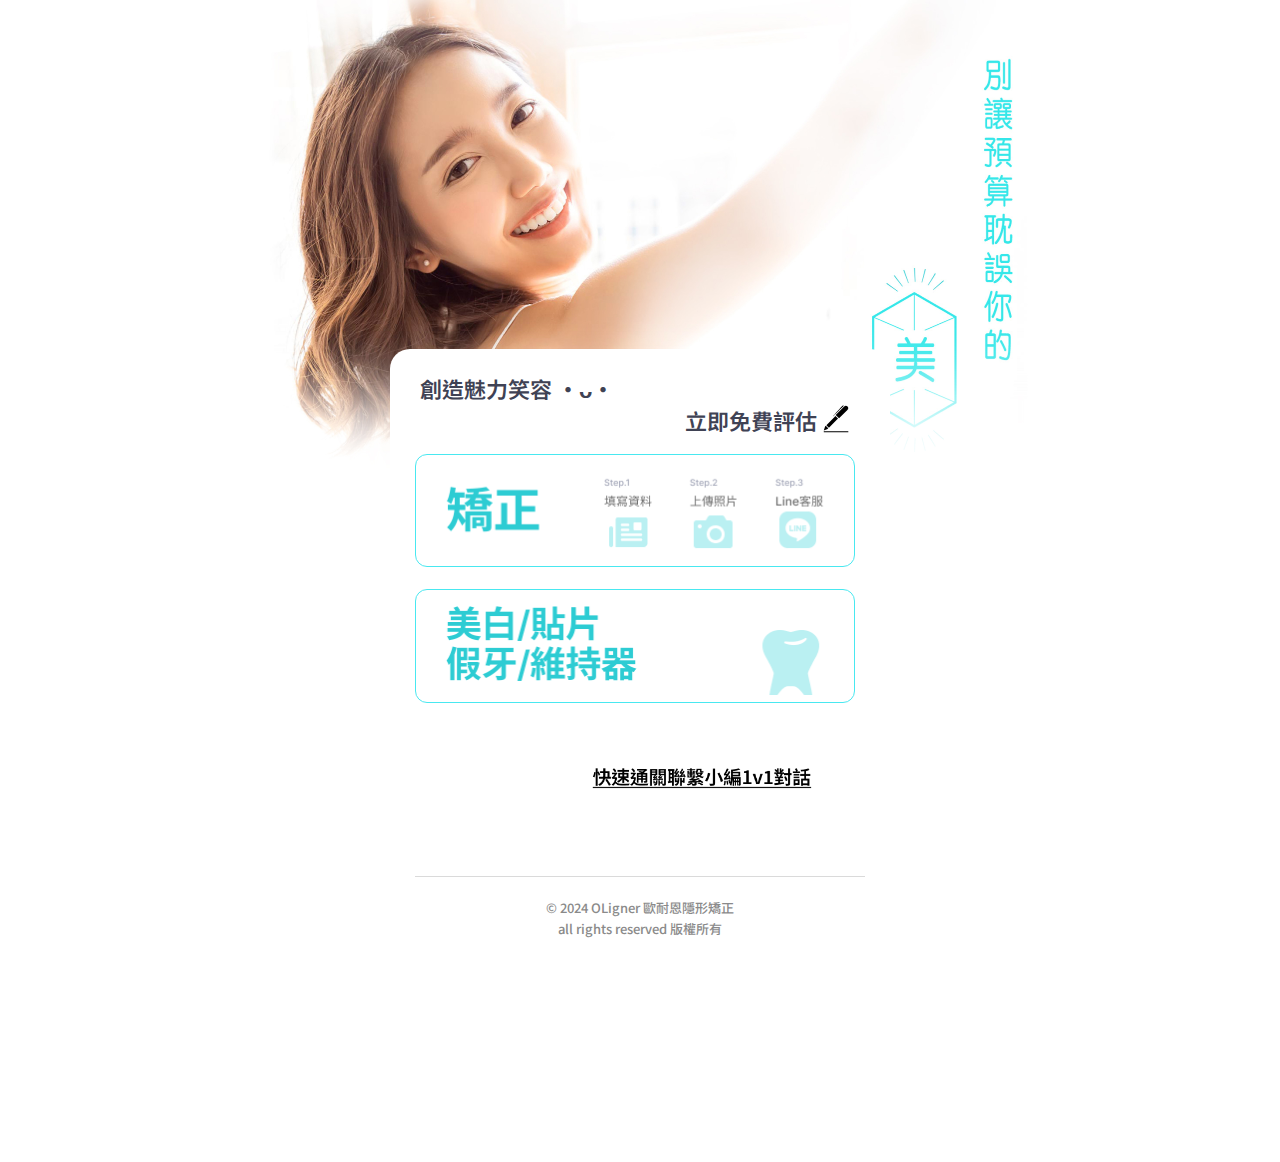
==== index.html @ db5ac776 "add" ====
<!DOCTYPE html>
<html lang="en">

<head>
    <meta charset="UTF-8">
    <meta name="viewport" content="width=device-width, initial-scale=1.0">
    <link rel="preconnect" href="https://fonts.googleapis.com">
    <link rel="preconnect" href="https://fonts.gstatic.com" crossorigin>
    <link
        href="https://fonts.googleapis.com/css2?family=Inter:ital,opsz,wght@0,14..32,100..900;1,14..32,100..900&family=Noto+Sans+TC:wght@100..900&display=swap"
        rel="stylesheet">
    <title>OLigner TW丨開啟微笑旅程</title>
    <link rel="stylesheet" href="css/style.css">
</head>

<body>
    <div class="banner">
        <img id="banner-image" src="banner/image01.jpg" alt="">
        <!-- 尺寸 836px 498px-->
    </div>
    <div class="container">
        <h1 class="title">創造魅力笑容 •ᴗ• <p style="text-align: right;">立即免費評估 <img src="images/pen.svg" alt=""></p>
        </h1>
        <div class="image-options">
            <div class="image-container" data-option="task1.html">
                <img src="banner/image03.png" alt="任務 矯正">
            </div>
            <div class="image-container" data-option="task3.html">
                <img src="banner/image04.png" alt="任務 美白">
            </div>
            <div class="image-container" data-option="task2.html">
                <img src="banner/image05.png" alt="任務 不方便拍照">
                <!-- <p class="line">快速通關聯繫小編1v1對話</p> -->
            </div>
        </div>
        <footer>
            <p>© 2024 OLigner 歐耐恩隱形矯正
                <br>all rights reserved 版權所有
            </p>
            <h1 class="next71">製作公司: <a href="https://www.71next.com/" target="_blank"
                    rel="noopener noreferrer">秦毅數位科技現有公司</a>
            </h1>
        </footer>
    </div>
    <!-- 隱私權彈窗 -->

    <script>

      

        // 動態更新圖片
        async function updateBannerFromFolder() {
            try {
                // 發送請求到 PHP
                const response = await fetch('./php/get_banners.php');
                if (!response.ok) {
                    throw new Error('Failed to fetch banner images');
                }

                // 解析返回的 JSON 資料
                const images = await response.json();

                // 檢查是否有圖片
                if (images.length > 0) {
                    const banner = document.getElementById('banner-image');
                    banner.src = images[0]; // 使用第一張圖片作為 Banner
                } else {
                    console.error('No images found in the folder.');
                }
            } catch (error) {
                console.error('Error:', error);
            }
        }

        // 初始化時加載 Banner
        updateBannerFromFolder();

    </script>

    <script src="script.js"></script>
    <script src="up_image.js"></script>
</body>

</html>
---- css/style.css ----
@charset "UTF-8";
/* http://meyerweb.com/eric/tools/css/reset/ 
   v2.0 | 20110126
   License: none (public domain)
*/
html, body, div, span, applet, object, iframe,
h1, h2, h3, h4, h5, h6, p, blockquote, pre,
a, abbr, acronym, address, big, cite, code,
del, dfn, em, img, ins, kbd, q, s, samp,
small, strike, strong, sub, sup, tt, var,
b, u, i, center,
dl, dt, dd, ol, ul, li,
fieldset, form, label, legend,
table, caption, tbody, tfoot, thead, tr, th, td,
article, aside, canvas, details, embed,
figure, figcaption, footer, header, hgroup,
menu, nav, output, ruby, section, summary,
time, mark, audio, video {
  margin: 0;
  padding: 0;
  border: 0;
  font-size: 100%;
  font: inherit;
  vertical-align: baseline;
}

/* HTML5 display-role reset for older browsers */
article, aside, details, figcaption, figure,
footer, header, hgroup, menu, nav, section {
  display: block;
}

body {
  line-height: 1;
}

ol, ul {
  list-style: none;
}

blockquote, q {
  quotes: none;
}

blockquote:before, blockquote:after,
q:before, q:after {
  content: "";
  content: none;
}

table {
  border-collapse: collapse;
  border-spacing: 0;
}

img {
  max-width: 100%;
}

h1 {
  font-size: 22px;
  font-weight: 600;
  margin: 10px 0 30px;
}

h2 {
  font-size: 18px;
  margin: 20px 0 10px;
  font-weight: 500;
}

button {
  width: 100%;
  padding: 16px;
  background-color: #2DCCD3;
  color: white;
  border: none;
  font-size: 16px;
  border-radius: 5px;
  cursor: pointer;
  transition: background-color 0.3s ease;
}

button:hover {
  background-color: #28b8bf;
}

button:disabled {
  background-color: #ccc;
  cursor: not-allowed;
}

/* 任務回到上一頁 */
.back-button {
  margin-top: 20px;
  padding: 10px 20px;
  background-color: #e7e7e7;
  color: #6c707a;
  border: none;
  border-radius: 5px;
  cursor: pointer;
  font-size: 13px;
  text-decoration: none;
  display: inline-block;
  transition: background-color 0.3s ease;
}

.back-button:hover {
  background-color: #bababa;
}

header {
  width: 100%;
  background-color: #2DCCD3;
}
@media screen and (max-width: 768px) {
  header {
    padding-left: 15px;
    padding-right: 15px;
  }
}
header nav {
  max-width: 836px;
  width: 100%;
  height: 60px;
  margin-left: auto;
  margin-right: auto;
  display: flex;
  justify-content: space-between;
  align-items: center;
}
header nav .logo {
  width: 45px;
  height: 50px;
}
header nav .account {
  width: 207px;
  height: 32px;
}

body {
  font-family: "Noto Sans TC", "Inter", sans-serif;
  font-optical-sizing: auto;
  font-style: normal;
  font-size: 16px;
  color: #3F4254;
}
body * {
  box-sizing: border-box;
}

.container {
  max-width: 500px;
  width: 100%;
  margin-left: auto;
  margin-right: auto;
  background-color: #fff;
  border-radius: 20px;
  padding: 25px;
  position: relative;
  top: -150px;
  line-height: 28px;
}
@media screen and (max-width: 768px) {
  .container {
    margin-top: -100px;
  }
}

select {
  -webkit-appearance: none; /* 隱藏 iOS 預設樣式 */
  -moz-appearance: none; /* 隱藏 Firefox 預設樣式 */
  appearance: none; /* 隱藏通用預設樣式 */
  color: #656565; /* 設置文字顏色 */
}

.banner {
  max-width: 836px;
  width: 100%;
  height: auto;
  margin-left: auto;
  margin-right: auto;
}
@media screen and (max-width: 768px) {
  .banner {
    max-width: 100%;
    width: 100%;
    margin-left: auto;
    margin-right: auto;
  }
}

footer {
  width: 100%;
  margin: 30px auto 0;
  border-top: 1px solid #dadada;
  padding-top: 20px;
}
footer p {
  max-width: 284px;
  text-align: center;
  margin: auto;
  font-size: 13px;
  line-height: 21px;
  font-weight: 500;
  color: #8a8a8a;
}

/* Reset 一些預設樣式 */
.container .title {
  position: relative;
  left: -5px;
  max-width: 430px;
}
.container h1 {
  width: 100%;
  margin: 0px auto 20px;
}
.container h1 img {
  width: 28px;
  height: 28px;
  position: relative;
  top: 3px;
}

.image-options {
  display: flex;
  flex-direction: column;
  justify-content: space-between;
  gap: 10px;
}

.image-container {
  width: 100%;
  max-width: 440px;
  height: 105px;
  border-radius: 12px;
  cursor: pointer;
  overflow: hidden;
  border: 1px solid #49e8f0;
  flex: 1;
  transition: border-color 0.3s ease;
  margin-bottom: 12px;
}

.image-container img {
  width: 100%;
  object-fit: contain;
  border-radius: 15px;
  height: 100%;
}

.image-container.selected {
  border: 3px solid #2DCCD3;
  background-color: #daffff;
  border-radius: 15px;
  position: relative;
}

.image-container:nth-child(3) {
  padding: 20px;
  border: initial;
  text-align: right;
}

.image-container:nth-child(3).selected {
  padding: 20px;
  border: 3px solid #2DCCD3;
}
.image-container:nth-child(3).selected p {
  color: #2DCCD3;
}

.privacy-container {
  margin-top: 30px;
  margin-bottom: 20px;
  display: flex;
  align-items: center;
}
.privacy-container label {
  position: relative;
  top: 2px;
  left: 10px;
}
.privacy-container a {
  text-decoration: none;
  color: #333;
  font-weight: bold;
}

/* #next-button {
    margin-top: 10px;
    padding: 10px 20px;
    background-color: #ccc;
    border: none;
    border-radius: 5px;
    cursor: not-allowed;
    transition: background-color 0.3s ease;
}

#next-button.enabled {
    background-color: #4CAF50;
    cursor: pointer;
} */
/* 隱私權彈窗 */
/* 隱私權彈窗的基本樣式 */
.modal {
  display: none;
  position: fixed;
  line-height: 24px;
  z-index: 1000;
  left: 0;
  top: 0;
  width: 100%;
  height: 100%;
  background-color: rgba(0, 0, 0, 0.5);
  /* 半透明背景 */
  opacity: 0;
  /* 預設透明 */
  transition: opacity 0.3s ease;
  /* 背景漸變動畫 */
}

/* 彈窗顯示時的樣式 */
.modal.show {
  display: block;
  opacity: 1;
  /* 背景變為不透明 */
}

/* 彈窗內容區域 */
.modal-content {
  font-size: 14px;
  background-color: #fff;
  width: 100%;
  max-width: 1300px;
  padding: 20px;
  border-radius: 8px;
  box-shadow: 0 4px 8px rgba(0, 0, 0, 0.1);
  height: 600px;
  overflow: auto;
  /* 垂直與水平置中 */
  position: absolute;
  top: 50%;
  left: 50%;
  transform: translate(-50%, -50%);
  /* 置中對齊 */
  /* 動畫效果 */
  opacity: 0;
  transform: translate(-50%, -60%);
  transition: opacity 0.3s ease, transform 0.3s ease;
}
@media screen and (max-width: 768px) {
  .modal-content {
    width: 96%;
    line-height: 20px;
  }
}

/* 顯示彈窗時的內容動畫 */
.modal.show .modal-content {
  opacity: 1;
  transform: translate(-50%, -50%);
  /* 回到原位置 */
}

/* 關閉按鈕樣式 */
.close-button {
  float: right;
  font-size: 24px;
  font-weight: bold;
  cursor: pointer;
  color: #333;
}

.close-button:hover {
  color: red;
}

.line {
  text-decoration: underline;
}

#phone:invalid {
  border: 2px solid rgb(194, 0, 0);
}

#phone:valid {
  border: 2px solid #2DCCD3;
}

small {
  font-size: 12px;
  text-align: right;
  display: block;
  color: #8a8a8a;
  margin-top: 5px;
}

/* 任務 */
.form-group {
  margin-bottom: 20px;
  text-align: left;
}

input,
textarea {
  width: 100%;
  padding: 10px;
  margin-top: 5px;
  border: 1px solid #ccc;
  border-radius: 5px;
}

input[type=checkbox] {
  width: 20px;
  height: 20px;
  background-color: #d3d3d3;
}

/* 美化選擇縣市的下拉選單 */
select {
  width: 100%;
  padding: 12px;
  margin-top: 7px;
  border: 1px solid #ccc;
  border-radius: 5px;
  background-color: #fff;
  font-size: 16px;
  appearance: none;
  /* 隱藏預設的瀏覽器箭頭 */
  background-image: url('data:image/svg+xml;utf8,<svg xmlns="http://www.w3.org/2000/svg" width="20" height="20" viewBox="0 0 24 24"><path fill="black" d="M7 10l5 5 5-5z"/></svg>');
  background-repeat: no-repeat;
  background-position: right 10px center;
  background-size: 12px;
  cursor: pointer;
  transition: border-color 0.3s ease;
}

/* 當使用者點擊選擇欄位時的樣式 */
select:focus {
  border-color: #4CAF50;
  outline: none;
  box-shadow: 0 0 5px rgba(76, 175, 80, 0.5);
}

/* 當滑鼠移到下拉選單內部選項時的效果 */
option:hover {
  background-color: #f1f1f1;
  cursor: pointer;
}

b {
  font-weight: bold;
}

/*  task1 */
.image-options.task {
  display: flex;
  flex-direction: row;
  flex-wrap: wrap;
  margin-top: 15px;
  align-content: center;
  justify-content: center;
}

.condition-image {
  width: 210px;
  height: 140px;
  cursor: pointer;
  border-radius: 8px;
  border: 1px solid #2DCCD3;
  transition: border 0.3s ease;
}
@media screen and (max-width: 768px) {
  .condition-image {
    width: 48%;
    height: 100%;
  }
}

.condition-image.selected {
  border-color: #49e8f0;
  border-radius: 8px;
  border: 3px solid #2DCCD3;
  /* 選取後的綠色邊框 */
}

#uncertain-button {
  margin-top: 10px;
  color: white;
  border-radius: 5px;
  cursor: pointer;
  transition: background-color 0.3s ease;
}

.uncertain-button {
  background-image: url("../images/unsure.jpg");
  background-position: center;
  background-repeat: no-repeat;
  width: 500px;
  height: 105px;
  padding: 10px 20px;
  border: 1px solid #49e8f0;
  background-color: #fff;
  margin: auto;
}
@media screen and (max-width: 768px) {
  .uncertain-button {
    width: 100%;
    background-size: contain;
  }
}

.other-button {
  background-image: url("../images/other.png");
  background-position: center;
  background-repeat: no-repeat;
  background-size: cover;
  width: 500px;
  height: 105px;
  border: 1px solid #49e8f0;
  background-color: #fff;
  margin: auto;
}
@media screen and (max-width: 768px) {
  .other-button {
    width: 100%;
    min-height: auto;
    background-size: contain;
  }
}

#uncertain-button:hover {
  background-color: #ffffff;
}

#uncertain-button.selected {
  border: 3px solid #49e8f0;
  border-radius: 10px;
  /* 選取後的深紅色 */
}

.boxcenter {
  text-align: center;
}
.boxcenter label {
  display: block;
  text-align: left;
}

.container_camera {
  width: 100%;
  max-width: 500px;
  margin: auto;
}
.container_camera .stepbar {
  background-color: rgba(37, 37, 37, 0.8901960784);
  padding: 20px;
  color: #fff;
  display: flex;
  gap: 10px;
}
.container_camera .stepbar #step-image {
  width: 80px;
  height: 80px;
  background-color: #fff;
  border-radius: 10px;
  overflow: hidden;
}
.container_camera .mask {
  position: relative;
}
.container_camera .mask .mask_image {
  position: absolute;
  top: -60px;
  width: 100%;
  height: 100%;
  object-fit: contain;
}
@media screen and (max-width: 768px) {
  .container_camera .mask .mask_image {
    top: -160px;
  }
}
.container_camera .mask video {
  width: 100%;
  height: auto;
}

.step-content #stepOrder {
  font-size: 12px;
  color: #A1A5B7;
  margin: 5px 0 5px;
}
.step-content #step-title {
  font-size: 15px;
  font-weight: 700;
  color: #FDFDFD;
  line-height: 30px;
}
.step-content #step-instruction {
  font-size: 15px;
  color: #FDFDFD;
}

.step {
  display: none;
}

.step.active {
  display: block;
}

#next-step,
#retake-all {
  display: none;
}

.photo-container ul {
  display: flex;
  height: 100%;
  justify-content: center;
  align-items: center;
  gap: 20px;
}
@media screen and (max-width: 768px) {
  .photo-container ul {
    gap: 7px;
  }
}
.photo-container ul li {
  width: 70px;
  height: 70px;
  background-color: #060606;
  border-radius: 5px;
}
.photo-container ul li img {
  width: 100%;
  height: 100%;
  object-fit: cover;
}

@media screen and (max-width: 768px) {
  .bottom_bar {
    position: fixed;
    bottom: 0;
    width: 100%;
    background-color: #1b1b1b;
  }
}
.bottom_bar #photos {
  background-color: #3c3c3c;
  width: 100%;
  height: 90px;
  overflow: hidden;
  margin-bottom: 10px;
}
@media screen and (max-width: 768px) {
  .bottom_bar #photos {
    margin-bottom: 5px;
  }
}
.bottom_bar .camera_bar {
  display: flex;
  gap: 10px;
  justify-content: space-between;
  align-items: center;
  padding: 5px 5px;
}
.bottom_bar .camera_bar .capture {
  width: 70%;
}
.bottom_bar .camera_bar .capture img {
  top: 3px;
  position: relative;
  right: 5px;
}
.bottom_bar .camera_bar .submit-photos {
  width: 70%;
}
.bottom_bar .camera_bar .next-step {
  width: 70%;
}
.bottom_bar .camera_bar .switch-camera {
  width: 30%;
  font-size: 12px;
  background-color: initial;
  border: 1px solid #2DCCD3;
  color: #2DCCD3;
}
.bottom_bar .camera_bar .switch-camera:hover {
  background-color: #2DCCD3;
  color: #fff;
}
.bottom_bar .camera_bar .retake-all {
  width: 30%;
  font-size: 12px;
  background-color: initial;
  border: 1px solid #2DCCD3;
  color: #2DCCD3;
}
.bottom_bar .camera_bar .retake-all:hover {
  background-color: #2DCCD3;
  color: #fff;
}

@media screen and (max-width: 768px) {
  .thank {
    padding: 0 18px;
  }
}

@media screen and (max-width: 768px) {
  .container {
    margin-top: initial;
    top: 0;
  }
}

.thankYou {
  width: 100%;
  margin: auto;
  text-align: center;
}
.thankYou .qrcode {
  width: 220px;
  height: 220px;
  text-align: center;
  margin: auto;
  display: block;
}
.thankYou .n5 {
  width: 308px;
  margin: 20px auto 0;
}

.lines {
  width: 28px;
  position: relative;
  top: 6px;
  left: -6px;
}

.login {
  width: 100%;
  max-width: 600px;
  margin: 150px auto 0;
}

input, textarea {
  font-size: 16px;
}

.next71 {
  text-indent: -20000px;
  width: 400px;
  overflow: hidden;
}/*# sourceMappingURL=style.css.map */
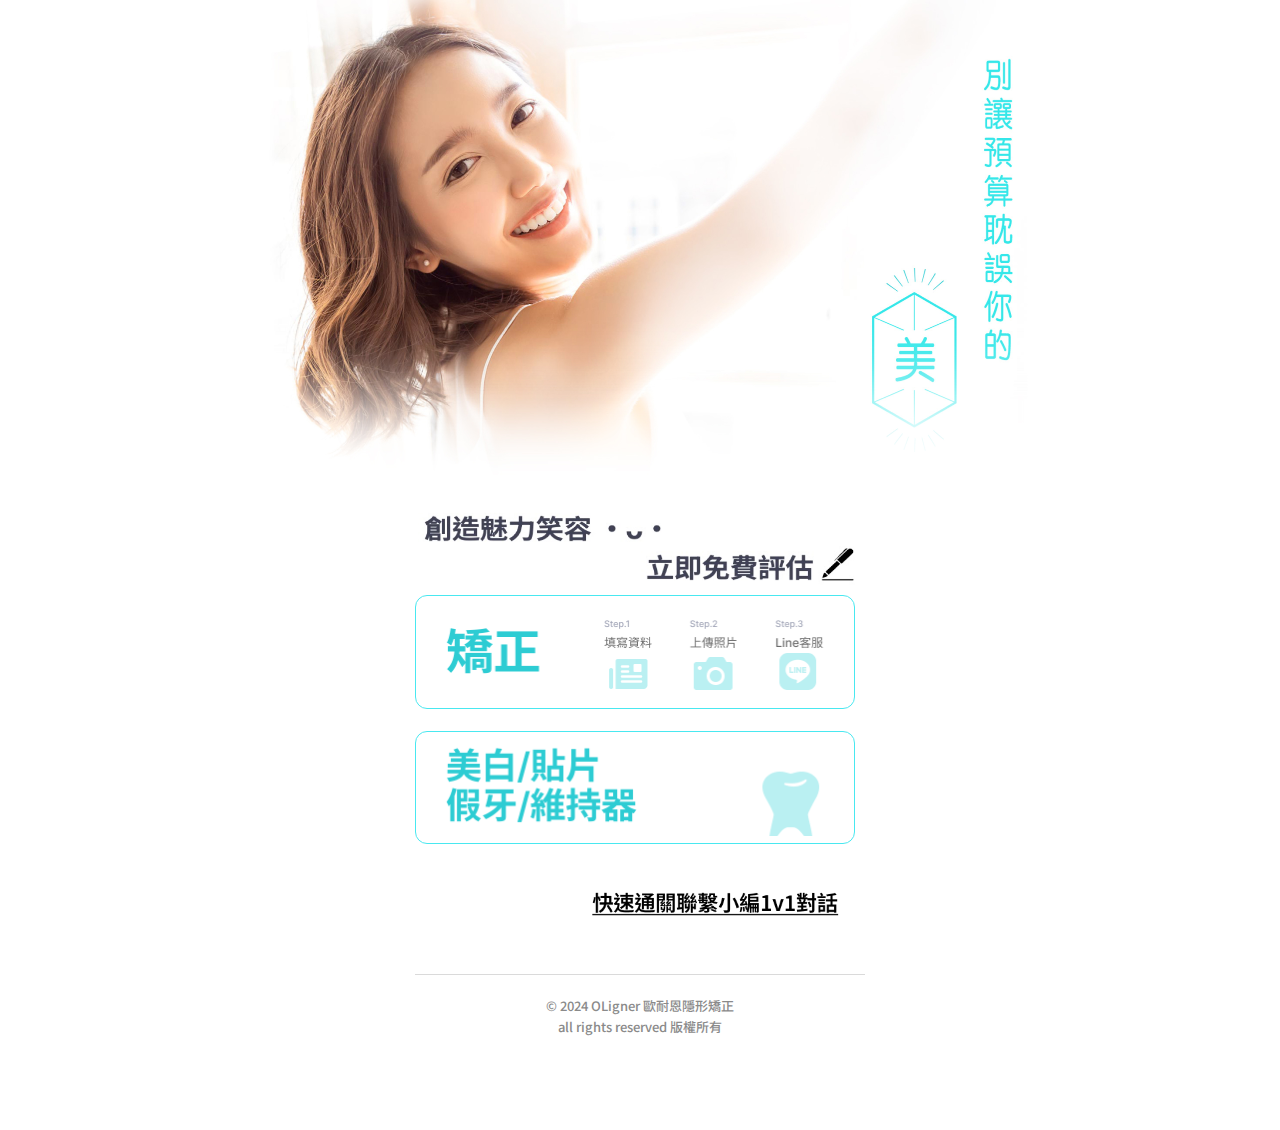
==== commit 49f61890: "主程式已經完成" ====
--- a/index.html
+++ b/index.html
@@ -19,8 +19,9 @@
         <!-- 尺寸 836px 498px-->
     </div>
     <div class="container">
-        <h1 class="title">創造魅力笑容 •ᴗ• <p style="text-align: right;">立即免費評估 <img src="images/pen.svg" alt=""></p>
-        </h1>
+        <!-- <h1 class="title">創造魅力笑容 •ᴗ• <p style="text-align: right;">立即免費評估 <img src="images/pen.svg" alt=""></p>
+        </h1> -->
+        <img src="banner/image02.png" alt="" srcset="">
         <div class="image-options">
             <div class="image-container" data-option="task1.html">
                 <img src="banner/image03.png" alt="任務 矯正">
@@ -28,8 +29,10 @@
             <div class="image-container" data-option="task3.html">
                 <img src="banner/image04.png" alt="任務 美白">
             </div>
-            <div class="image-container" data-option="task2.html">
+            <div class="line_link">
+            <a href="https://lin.ee/Eq3iRbn" target="_blank">
                 <img src="banner/image05.png" alt="任務 不方便拍照">
+                </a>
                 <!-- <p class="line">快速通關聯繫小編1v1對話</p> -->
             </div>
         </div>
--- a/css/style.css
+++ b/css/style.css
@@ -92,7 +92,7 @@
 
 /* 任務回到上一頁 */
 .back-button {
-  margin-top: 20px;
+  margin-top: 10px;
   padding: 10px 20px;
   background-color: #e7e7e7;
   color: #6c707a;
@@ -144,6 +144,7 @@
   font-style: normal;
   font-size: 16px;
   color: #3F4254;
+  background-color: #fff;
 }
 body * {
   box-sizing: border-box;
@@ -158,12 +159,13 @@
   border-radius: 20px;
   padding: 25px;
   position: relative;
-  top: -150px;
+  top: -20px;
   line-height: 28px;
 }
 @media screen and (max-width: 768px) {
   .container {
-    margin-top: -100px;
+    margin-top: -110px;
+    border-radius: 0px;
   }
 }
 
@@ -549,6 +551,24 @@
   text-align: left;
 }
 
+.photo-container ul li {
+  position: relative;
+}
+.photo-container ul li .delete-button {
+  margin-top: 5px;
+  padding: 0;
+  background-color: rgba(255, 0, 0, 0.7215686275);
+  color: white;
+  border: none;
+  border-radius: 25px;
+  cursor: pointer;
+  position: absolute;
+  width: 20px;
+  height: 20px;
+  left: 40%;
+  top: 25%;
+}
+
 .container_camera {
   width: 100%;
   max-width: 500px;
@@ -574,13 +594,14 @@
 .container_camera .mask .mask_image {
   position: absolute;
   top: -60px;
-  width: 100%;
-  height: 100%;
+  z-index: 10;
+  width: 100%;
+  height: auto;
   object-fit: contain;
 }
 @media screen and (max-width: 768px) {
   .container_camera .mask .mask_image {
-    top: -160px;
+    top: -30px;
   }
 }
 .container_camera .mask video {
@@ -641,6 +662,11 @@
   object-fit: cover;
 }
 
+.bottom_bar {
+  background-color: #1b1b1b;
+  position: relative;
+  z-index: 100;
+}
 @media screen and (max-width: 768px) {
   .bottom_bar {
     position: fixed;
@@ -662,59 +688,62 @@
   }
 }
 .bottom_bar .camera_bar {
+  padding: 5px 5px;
+}
+.bottom_bar .camera_bar .finish,
+.bottom_bar .camera_bar .after {
   display: flex;
   gap: 10px;
   justify-content: space-between;
   align-items: center;
-  padding: 5px 5px;
 }
 .bottom_bar .camera_bar .capture {
-  width: 70%;
+  border-radius: 100px;
+  text-align: center;
 }
 .bottom_bar .camera_bar .capture img {
   top: 3px;
   position: relative;
-  right: 5px;
+}
+.bottom_bar .camera_bar .upload-button {
+  background-color: initial;
+}
+.bottom_bar .camera_bar .upload-button img {
+  width: 50px;
 }
 .bottom_bar .camera_bar .submit-photos {
-  width: 70%;
+  background-color: initial;
+}
+.bottom_bar .camera_bar .submit-photos img {
+  width: 50px;
+}
+.bottom_bar .camera_bar .renew-photos {
+  background-color: initial;
+}
+.bottom_bar .camera_bar .renew-photos img {
+  width: 50px;
 }
 .bottom_bar .camera_bar .next-step {
   width: 70%;
 }
 .bottom_bar .camera_bar .switch-camera {
-  width: 30%;
-  font-size: 12px;
   background-color: initial;
-  border: 1px solid #2DCCD3;
-  color: #2DCCD3;
-}
-.bottom_bar .camera_bar .switch-camera:hover {
-  background-color: #2DCCD3;
-  color: #fff;
-}
-.bottom_bar .camera_bar .retake-all {
-  width: 30%;
-  font-size: 12px;
-  background-color: initial;
-  border: 1px solid #2DCCD3;
-  color: #2DCCD3;
-}
-.bottom_bar .camera_bar .retake-all:hover {
-  background-color: #2DCCD3;
-  color: #fff;
+}
+.bottom_bar .camera_bar .switch-camera img {
+  width: 40px;
 }
 
 @media screen and (max-width: 768px) {
   .thank {
     padding: 0 18px;
+    top: -75px;
   }
 }
 
 @media screen and (max-width: 768px) {
   .container {
     margin-top: initial;
-    top: 0;
+    background-color: rgba(255, 255, 255, 0);
   }
 }
 
@@ -732,7 +761,7 @@
 }
 .thankYou .n5 {
   width: 308px;
-  margin: 20px auto 0;
+  margin: 15px auto 0;
 }
 
 .lines {
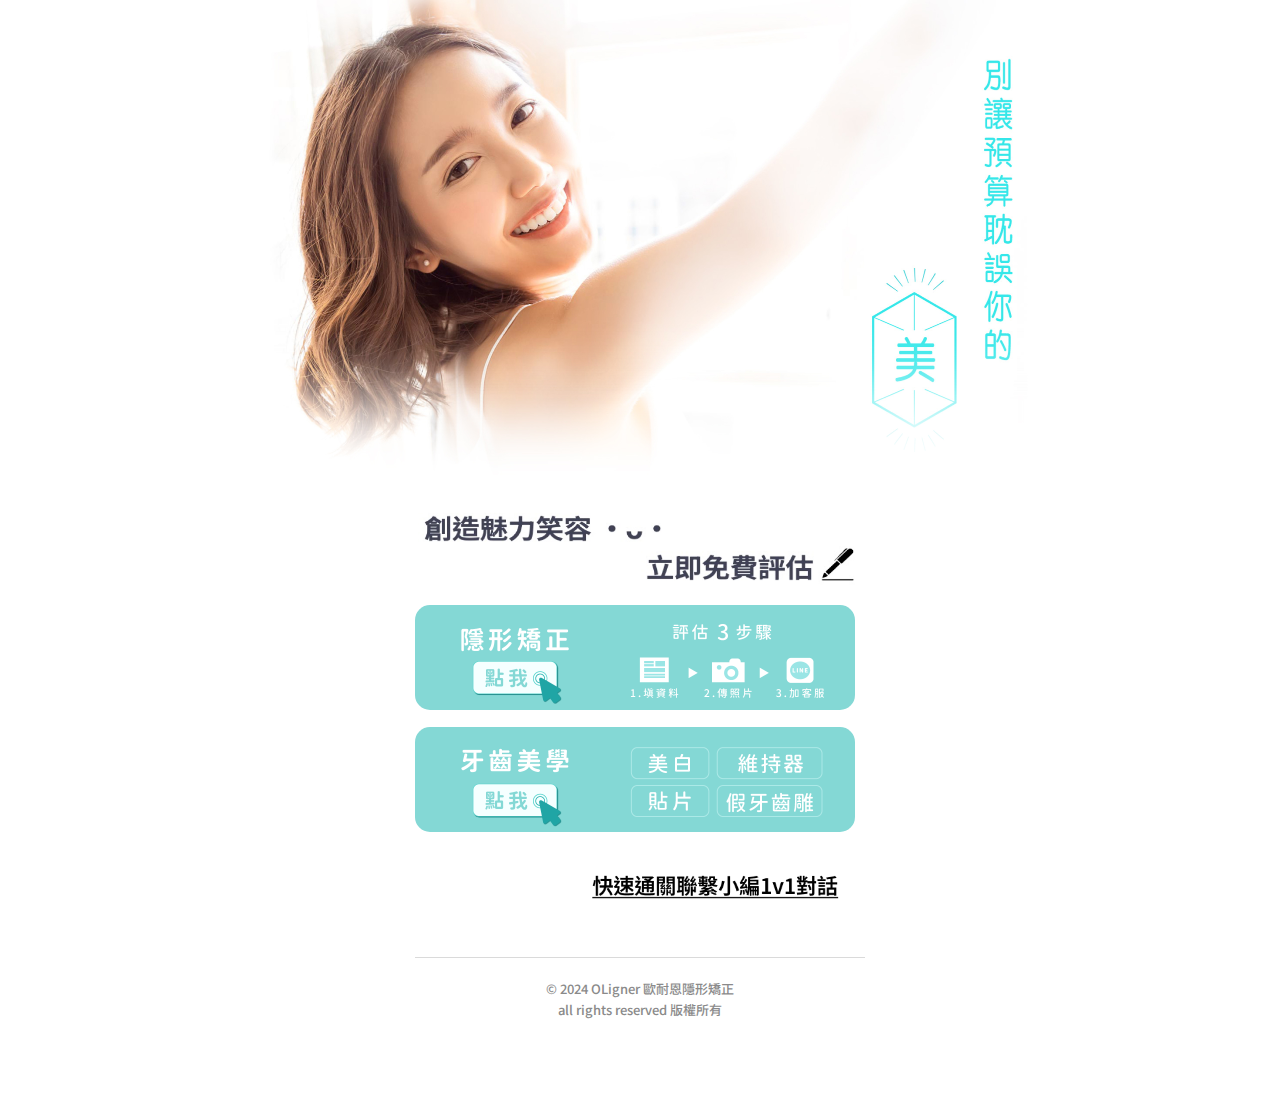
==== commit 82c105c9: "add" ====
--- a/index.html
+++ b/index.html
@@ -21,7 +21,8 @@
     <div class="container">
         <!-- <h1 class="title">創造魅力笑容 •ᴗ• <p style="text-align: right;">立即免費評估 <img src="images/pen.svg" alt=""></p>
         </h1> -->
-        <img src="banner/image02.png" alt="" srcset="">
+        <div class="titles"> <img src="banner/image02.png" alt="" srcset=""></div>
+
         <div class="image-options">
             <div class="image-container" data-option="task1.html">
                 <img src="banner/image03.png" alt="任務 矯正">
@@ -30,8 +31,8 @@
                 <img src="banner/image04.png" alt="任務 美白">
             </div>
             <div class="line_link">
-            <a href="https://lin.ee/Eq3iRbn" target="_blank">
-                <img src="banner/image05.png" alt="任務 不方便拍照">
+                <a href="https://lin.ee/Eq3iRbn" target="_blank">
+                    <img src="banner/image05.png" alt="任務 不方便拍照">
                 </a>
                 <!-- <p class="line">快速通關聯繫小編1v1對話</p> -->
             </div>
@@ -49,7 +50,7 @@
 
     <script>
 
-      
+
 
         // 動態更新圖片
         async function updateBannerFromFolder() {
--- a/css/style.css
+++ b/css/style.css
@@ -209,10 +209,8 @@
 }
 
 /* Reset 一些預設樣式 */
-.container .title {
-  position: relative;
-  left: -5px;
-  max-width: 430px;
+.container .titles {
+  margin-bottom: 10px;
 }
 .container h1 {
   width: 100%;
@@ -235,14 +233,11 @@
 .image-container {
   width: 100%;
   max-width: 440px;
-  height: 105px;
   border-radius: 12px;
   cursor: pointer;
   overflow: hidden;
-  border: 1px solid #49e8f0;
   flex: 1;
   transition: border-color 0.3s ease;
-  margin-bottom: 12px;
 }
 
 .image-container img {
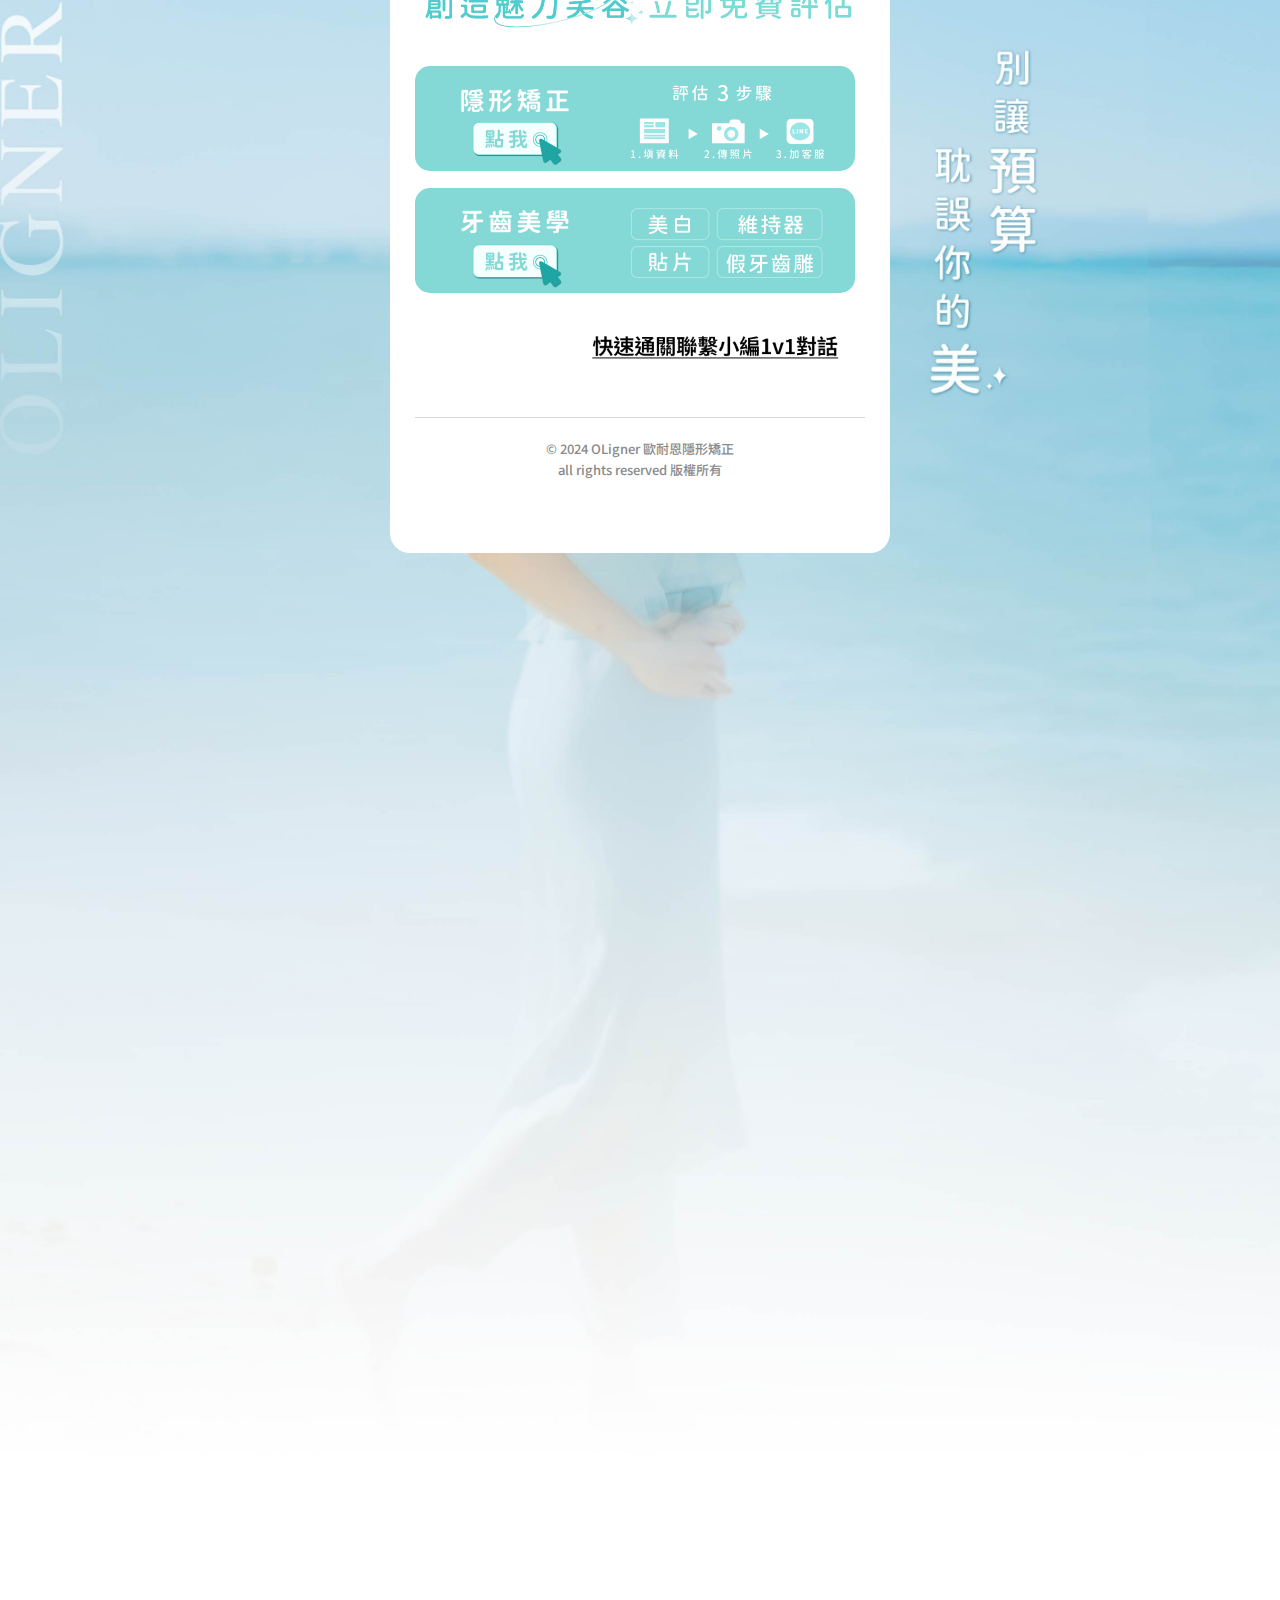
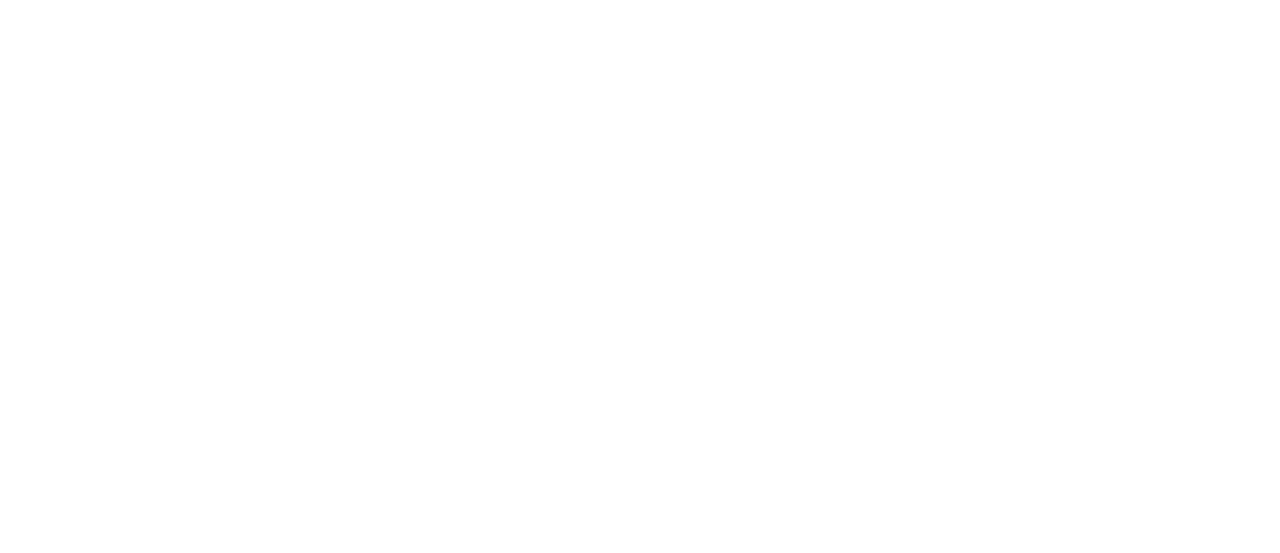
==== commit 50143795: "樣式修改" ====
--- a/index.html
+++ b/index.html
@@ -10,6 +10,11 @@
         href="https://fonts.googleapis.com/css2?family=Inter:ital,opsz,wght@0,14..32,100..900;1,14..32,100..900&family=Noto+Sans+TC:wght@100..900&display=swap"
         rel="stylesheet">
     <title>OLigner TW丨開啟微笑旅程</title>
+    <style>
+      .container {
+          top: -1600px;
+      }
+    </style>
     <link rel="stylesheet" href="css/style.css">
 </head>
 
@@ -18,7 +23,7 @@
         <img id="banner-image" src="banner/image01.jpg" alt="">
         <!-- 尺寸 836px 498px-->
     </div>
-    <div class="container">
+    <div class="container index">
         <!-- <h1 class="title">創造魅力笑容 •ᴗ• <p style="text-align: right;">立即免費評估 <img src="images/pen.svg" alt=""></p>
         </h1> -->
         <div class="titles"> <img src="banner/image02.png" alt="" srcset=""></div>
@@ -46,43 +51,7 @@
             </h1>
         </footer>
     </div>
-    <!-- 隱私權彈窗 -->
-
-    <script>
-
-
-
-        // 動態更新圖片
-        async function updateBannerFromFolder() {
-            try {
-                // 發送請求到 PHP
-                const response = await fetch('./php/get_banners.php');
-                if (!response.ok) {
-                    throw new Error('Failed to fetch banner images');
-                }
-
-                // 解析返回的 JSON 資料
-                const images = await response.json();
-
-                // 檢查是否有圖片
-                if (images.length > 0) {
-                    const banner = document.getElementById('banner-image');
-                    banner.src = images[0]; // 使用第一張圖片作為 Banner
-                } else {
-                    console.error('No images found in the folder.');
-                }
-            } catch (error) {
-                console.error('Error:', error);
-            }
-        }
-
-        // 初始化時加載 Banner
-        updateBannerFromFolder();
-
-    </script>
-
     <script src="script.js"></script>
-    <script src="up_image.js"></script>
 </body>
 
 </html>--- a/css/style.css
+++ b/css/style.css
@@ -159,8 +159,17 @@
   border-radius: 20px;
   padding: 25px;
   position: relative;
-  top: -20px;
   line-height: 28px;
+  z-index: 1000;
+  top: -200px;
+}
+.container.index {
+  top: -1600px;
+}
+@media screen and (max-width: 768px) {
+  .container.index {
+    top: -270px;
+  }
 }
 @media screen and (max-width: 768px) {
   .container {
@@ -177,7 +186,7 @@
 }
 
 .banner {
-  max-width: 836px;
+  max-width: 100%;
   width: 100%;
   height: auto;
   margin-left: auto;
@@ -560,8 +569,62 @@
   position: absolute;
   width: 20px;
   height: 20px;
-  left: 40%;
-  top: 25%;
+  right: -3px;
+  top: -8px;
+}
+.photo-container ul li .view-button {
+  background-color: rgba(11, 255, 243, 0.2745098039);
+  width: 70px;
+  height: 20px;
+  cursor: pointer;
+  position: absolute;
+  left: 0;
+  bottom: 0px;
+  font-size: 12px;
+  padding: initial;
+  border-radius: 0;
+}
+
+.image-viewer-overlay {
+  position: fixed;
+  top: 0;
+  left: 0;
+  width: 100%;
+  height: 100%;
+  background: rgba(0, 0, 0, 0.8);
+  display: flex;
+  justify-content: center;
+  align-items: center;
+  z-index: 2000;
+}
+
+.image-viewer-content {
+  position: relative;
+  background: #fff;
+  padding: 12px;
+  border-radius: 10px;
+  width: 96%;
+  max-width: 800px;
+  text-align: center;
+}
+.image-viewer-content img {
+  max-width: 100%;
+  max-height: 80vh;
+}
+.image-viewer-content .close-viewer {
+  position: absolute;
+  top: -12px;
+  right: -7px;
+  background: #ffffff;
+  color: white;
+  border: none;
+  padding: 0;
+  border-radius: 33px;
+  cursor: pointer;
+}
+.image-viewer-content .close-viewer img {
+  width: 33px;
+  height: 33px;
 }
 
 .container_camera {
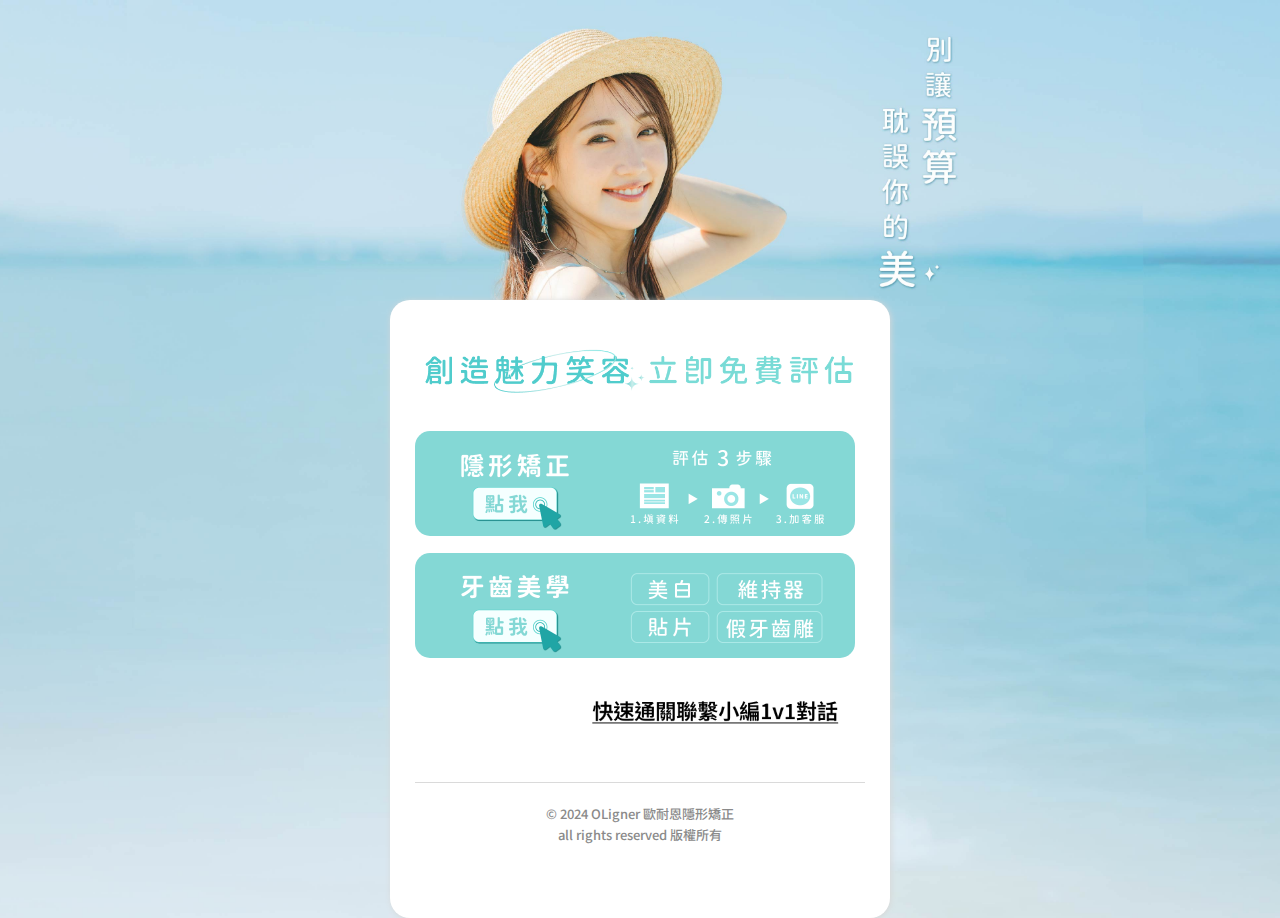
==== commit 85c16123: "add" ====
--- a/index.html
+++ b/index.html
@@ -10,19 +10,10 @@
         href="https://fonts.googleapis.com/css2?family=Inter:ital,opsz,wght@0,14..32,100..900;1,14..32,100..900&family=Noto+Sans+TC:wght@100..900&display=swap"
         rel="stylesheet">
     <title>OLigner TW丨開啟微笑旅程</title>
-    <style>
-      .container {
-          top: -1600px;
-      }
-    </style>
     <link rel="stylesheet" href="css/style.css">
 </head>
 
 <body>
-    <div class="banner">
-        <img id="banner-image" src="banner/image01.jpg" alt="">
-        <!-- 尺寸 836px 498px-->
-    </div>
     <div class="container index">
         <!-- <h1 class="title">創造魅力笑容 •ᴗ• <p style="text-align: right;">立即免費評估 <img src="images/pen.svg" alt=""></p>
         </h1> -->
--- a/css/style.css
+++ b/css/style.css
@@ -109,35 +109,6 @@
   background-color: #bababa;
 }
 
-header {
-  width: 100%;
-  background-color: #2DCCD3;
-}
-@media screen and (max-width: 768px) {
-  header {
-    padding-left: 15px;
-    padding-right: 15px;
-  }
-}
-header nav {
-  max-width: 836px;
-  width: 100%;
-  height: 60px;
-  margin-left: auto;
-  margin-right: auto;
-  display: flex;
-  justify-content: space-between;
-  align-items: center;
-}
-header nav .logo {
-  width: 45px;
-  height: 50px;
-}
-header nav .account {
-  width: 207px;
-  height: 32px;
-}
-
 body {
   font-family: "Noto Sans TC", "Inter", sans-serif;
   font-optical-sizing: auto;
@@ -145,6 +116,13 @@
   font-size: 16px;
   color: #3F4254;
   background-color: #fff;
+  background-image: url("../banner/image01.jpg");
+  background-size: calc(100% + 300px);
+  background-position: top;
+  background-repeat: no-repeat;
+}
+body.takePhoto {
+  background-image: initial;
 }
 body * {
   box-sizing: border-box;
@@ -158,47 +136,29 @@
   background-color: #fff;
   border-radius: 20px;
   padding: 25px;
-  position: relative;
   line-height: 28px;
   z-index: 1000;
-  top: -200px;
-}
-.container.index {
-  top: -1600px;
-}
-@media screen and (max-width: 768px) {
-  .container.index {
-    top: -270px;
-  }
+  width: 100%;
+  position: relative;
+  box-shadow: 1px 1px 6px #d8d8d8;
+  margin: auto;
 }
 @media screen and (max-width: 768px) {
   .container {
-    margin-top: -110px;
-    border-radius: 0px;
+    width: 96%;
+    margin: auto;
   }
 }
 
 select {
-  -webkit-appearance: none; /* 隱藏 iOS 預設樣式 */
-  -moz-appearance: none; /* 隱藏 Firefox 預設樣式 */
-  appearance: none; /* 隱藏通用預設樣式 */
-  color: #656565; /* 設置文字顏色 */
-}
-
-.banner {
-  max-width: 100%;
-  width: 100%;
-  height: auto;
-  margin-left: auto;
-  margin-right: auto;
-}
-@media screen and (max-width: 768px) {
-  .banner {
-    max-width: 100%;
-    width: 100%;
-    margin-left: auto;
-    margin-right: auto;
-  }
+  -webkit-appearance: none;
+  /* 隱藏 iOS 預設樣式 */
+  -moz-appearance: none;
+  /* 隱藏 Firefox 預設樣式 */
+  appearance: none;
+  /* 隱藏通用預設樣式 */
+  color: #656565;
+  /* 設置文字顏色 */
 }
 
 footer {
@@ -218,6 +178,14 @@
 }
 
 /* Reset 一些預設樣式 */
+.container {
+  top: 300px;
+}
+@media screen and (max-width: 768px) {
+  .container {
+    top: 190px;
+  }
+}
 .container .titles {
   margin-bottom: 10px;
 }
@@ -254,27 +222,6 @@
   object-fit: contain;
   border-radius: 15px;
   height: 100%;
-}
-
-.image-container.selected {
-  border: 3px solid #2DCCD3;
-  background-color: #daffff;
-  border-radius: 15px;
-  position: relative;
-}
-
-.image-container:nth-child(3) {
-  padding: 20px;
-  border: initial;
-  text-align: right;
-}
-
-.image-container:nth-child(3).selected {
-  padding: 20px;
-  border: 3px solid #2DCCD3;
-}
-.image-container:nth-child(3).selected p {
-  color: #2DCCD3;
 }
 
 .privacy-container {
@@ -558,74 +505,6 @@
 .photo-container ul li {
   position: relative;
 }
-.photo-container ul li .delete-button {
-  margin-top: 5px;
-  padding: 0;
-  background-color: rgba(255, 0, 0, 0.7215686275);
-  color: white;
-  border: none;
-  border-radius: 25px;
-  cursor: pointer;
-  position: absolute;
-  width: 20px;
-  height: 20px;
-  right: -3px;
-  top: -8px;
-}
-.photo-container ul li .view-button {
-  background-color: rgba(11, 255, 243, 0.2745098039);
-  width: 70px;
-  height: 20px;
-  cursor: pointer;
-  position: absolute;
-  left: 0;
-  bottom: 0px;
-  font-size: 12px;
-  padding: initial;
-  border-radius: 0;
-}
-
-.image-viewer-overlay {
-  position: fixed;
-  top: 0;
-  left: 0;
-  width: 100%;
-  height: 100%;
-  background: rgba(0, 0, 0, 0.8);
-  display: flex;
-  justify-content: center;
-  align-items: center;
-  z-index: 2000;
-}
-
-.image-viewer-content {
-  position: relative;
-  background: #fff;
-  padding: 12px;
-  border-radius: 10px;
-  width: 96%;
-  max-width: 800px;
-  text-align: center;
-}
-.image-viewer-content img {
-  max-width: 100%;
-  max-height: 80vh;
-}
-.image-viewer-content .close-viewer {
-  position: absolute;
-  top: -12px;
-  right: -7px;
-  background: #ffffff;
-  color: white;
-  border: none;
-  padding: 0;
-  border-radius: 33px;
-  cursor: pointer;
-}
-.image-viewer-content .close-viewer img {
-  width: 33px;
-  height: 33px;
-}
 
 .container_camera {
   width: 100%;
@@ -649,6 +528,10 @@
 .container_camera .mask {
   position: relative;
 }
+.container_camera .mask .large_image {
+  position: absolute;
+  z-index: 99;
+}
 .container_camera .mask .mask_image {
   position: absolute;
   top: -60px;
@@ -689,11 +572,6 @@
 
 .step.active {
   display: block;
-}
-
-#next-step,
-#retake-all {
-  display: none;
 }
 
 .photo-container ul {
@@ -738,17 +616,13 @@
   width: 100%;
   height: 90px;
   overflow: hidden;
-  margin-bottom: 10px;
-}
-@media screen and (max-width: 768px) {
-  .bottom_bar #photos {
-    margin-bottom: 5px;
-  }
 }
 .bottom_bar .camera_bar {
   padding: 5px 5px;
-}
-.bottom_bar .camera_bar .finish,
+  height: 80px;
+  width: 100%;
+}
+.bottom_bar .camera_bar .taskPhoto,
 .bottom_bar .camera_bar .after {
   display: flex;
   gap: 10px;
@@ -758,31 +632,46 @@
 .bottom_bar .camera_bar .capture {
   border-radius: 100px;
   text-align: center;
+  padding: 10px;
+  position: relative;
+  top: -2px;
 }
 .bottom_bar .camera_bar .capture img {
   top: 3px;
   position: relative;
+  width: 33px;
 }
 .bottom_bar .camera_bar .upload-button {
   background-color: initial;
 }
 .bottom_bar .camera_bar .upload-button img {
-  width: 50px;
+  width: 33px;
 }
 .bottom_bar .camera_bar .submit-photos {
+  width: 100%;
+  max-width: 130px;
+  margin: auto;
+  border-radius: 60px;
+  padding: 10px;
+  position: relative;
+  top: 8px;
+}
+.bottom_bar .camera_bar .submit-photos img {
+  width: 33px;
+  position: relative;
+  top: 5px;
+}
+.bottom_bar .camera_bar .success-photos {
   background-color: initial;
 }
-.bottom_bar .camera_bar .submit-photos img {
-  width: 50px;
+.bottom_bar .camera_bar .success-photos img {
+  width: 33px;
 }
 .bottom_bar .camera_bar .renew-photos {
   background-color: initial;
 }
 .bottom_bar .camera_bar .renew-photos img {
-  width: 50px;
-}
-.bottom_bar .camera_bar .next-step {
-  width: 70%;
+  width: 35px;
 }
 .bottom_bar .camera_bar .switch-camera {
   background-color: initial;
@@ -795,13 +684,6 @@
   .thank {
     padding: 0 18px;
     top: -75px;
-  }
-}
-
-@media screen and (max-width: 768px) {
-  .container {
-    margin-top: initial;
-    background-color: rgba(255, 255, 255, 0);
   }
 }
 
@@ -829,12 +711,6 @@
   left: -6px;
 }
 
-.login {
-  width: 100%;
-  max-width: 600px;
-  margin: 150px auto 0;
-}
-
 input, textarea {
   font-size: 16px;
 }
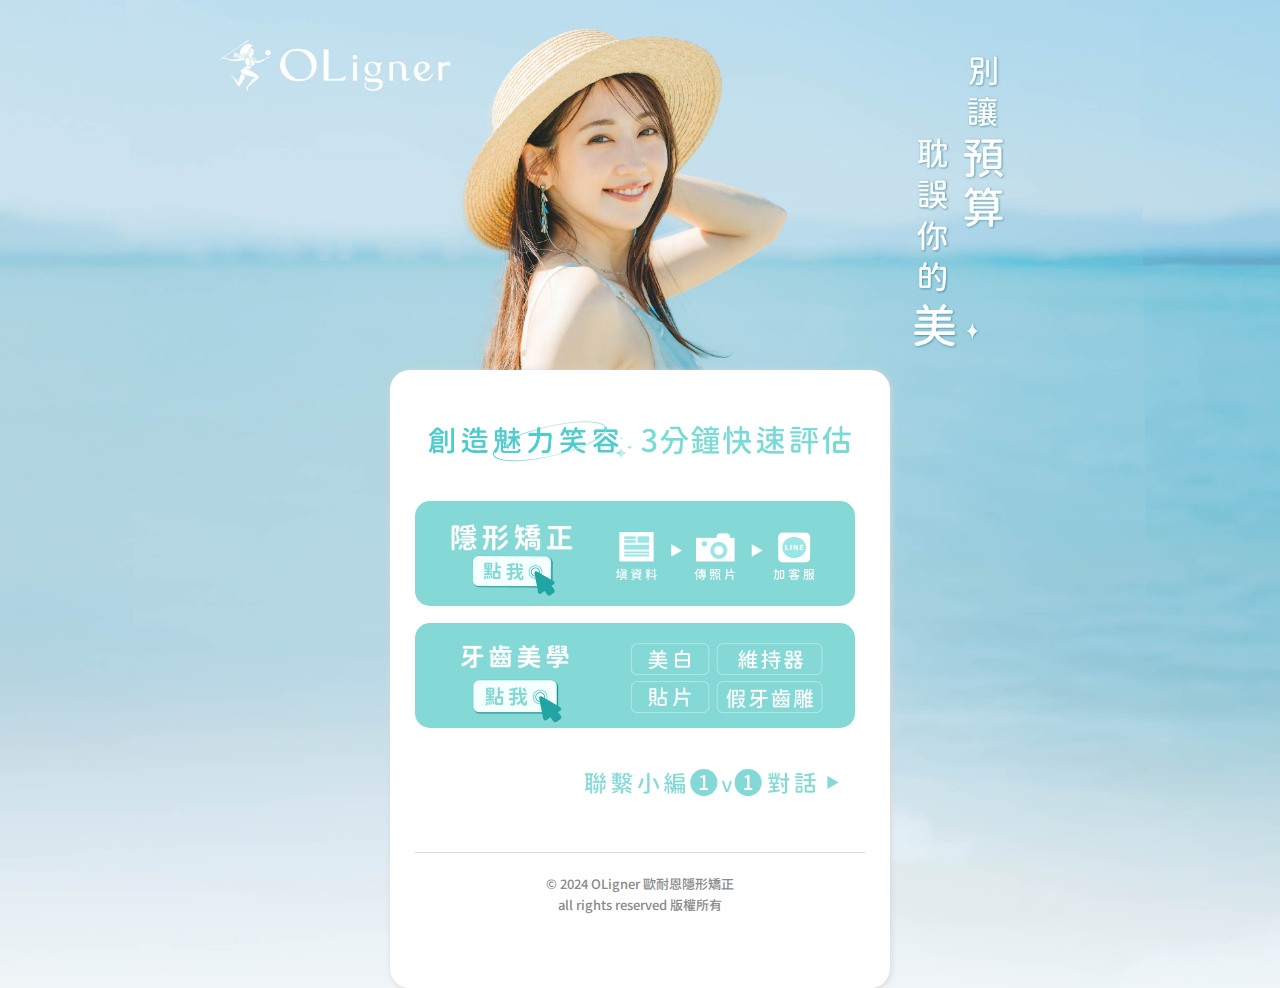
==== commit f7944022: "最終完成版" ====
--- a/index.html
+++ b/index.html
@@ -9,7 +9,10 @@
     <link
         href="https://fonts.googleapis.com/css2?family=Inter:ital,opsz,wght@0,14..32,100..900;1,14..32,100..900&family=Noto+Sans+TC:wght@100..900&display=swap"
         rel="stylesheet">
+        
+        
     <title>OLigner TW丨開啟微笑旅程</title>
+   
     <link rel="stylesheet" href="css/style.css">
 </head>
 
@@ -42,6 +45,33 @@
             </h1>
         </footer>
     </div>
+     <script>
+        // 檢測是否在 LINE 瀏覽器中
+function isLineBrowser() {
+    return /Line/i.test(navigator.userAgent);
+}
+
+// 自動跳轉到 Chrome 瀏覽器
+function redirectToChrome() {
+    const currentUrl = window.location.href;
+
+    // Intent URL 格式，將嘗試打開 Chrome
+    const intentUrl = `intent://${currentUrl.replace(/^https?:\/\//, '')}#Intent;scheme=https;package=com.android.chrome;end`;
+
+    // 跳轉到 Intent URL
+    window.location.href = intentUrl;
+}
+
+// 初始化檢測與跳轉
+document.addEventListener('DOMContentLoaded', () => {
+    if (isLineBrowser()) {
+        // 自動跳轉到 Chrome 瀏覽器
+        redirectToChrome();
+    }
+});
+
+        
+    </script>
     <script src="script.js"></script>
 </body>
 
--- a/css/style.css
+++ b/css/style.css
@@ -177,9 +177,38 @@
   color: #8a8a8a;
 }
 
+header {
+  width: 100%;
+  background-color: #2DCCD3;
+}
+@media screen and (max-width: 768px) {
+  header {
+    padding-left: 15px;
+    padding-right: 15px;
+  }
+}
+header nav {
+  max-width: 836px;
+  width: 100%;
+  height: 60px;
+  margin-left: auto;
+  margin-right: auto;
+  display: flex;
+  justify-content: space-between;
+  align-items: center;
+}
+header nav .logo {
+  width: 45px;
+  height: 50px;
+}
+header nav .account {
+  width: 207px;
+  height: 32px;
+}
+
 /* Reset 一些預設樣式 */
 .container {
-  top: 300px;
+  top: 370px;
 }
 @media screen and (max-width: 768px) {
   .container {
@@ -445,6 +474,7 @@
   border-radius: 5px;
   cursor: pointer;
   transition: background-color 0.3s ease;
+  width: 100%;
 }
 
 .uncertain-button {
@@ -505,6 +535,14 @@
 .photo-container ul li {
   position: relative;
 }
+.photo-container ul li.selected img {
+  border: 4px solid #28b7bf;
+  border-radius: 5px;
+}
+.photo-container ul li img {
+  border: 4px solid rgba(40, 183, 191, 0.5803921569);
+  border-radius: 5px;
+}
 
 .container_camera {
   width: 100%;
@@ -512,7 +550,7 @@
   margin: auto;
 }
 .container_camera .stepbar {
-  background-color: rgba(37, 37, 37, 0.8901960784);
+  background-color: rgba(25, 25, 25, 0.9803921569);
   padding: 20px;
   color: #fff;
   display: flex;
@@ -683,13 +721,13 @@
 @media screen and (max-width: 768px) {
   .thank {
     padding: 0 18px;
-    top: -75px;
   }
 }
 
 .thankYou {
   width: 100%;
-  margin: auto;
+  padding-top: 10px;
+  margin: 10px auto 0;
   text-align: center;
 }
 .thankYou .qrcode {
@@ -719,4 +757,11 @@
   text-indent: -20000px;
   width: 400px;
   overflow: hidden;
+}
+
+.login {
+  position: relative;
+  top: 100px;
+  width: 500px;
+  margin: auto;
 }/*# sourceMappingURL=style.css.map */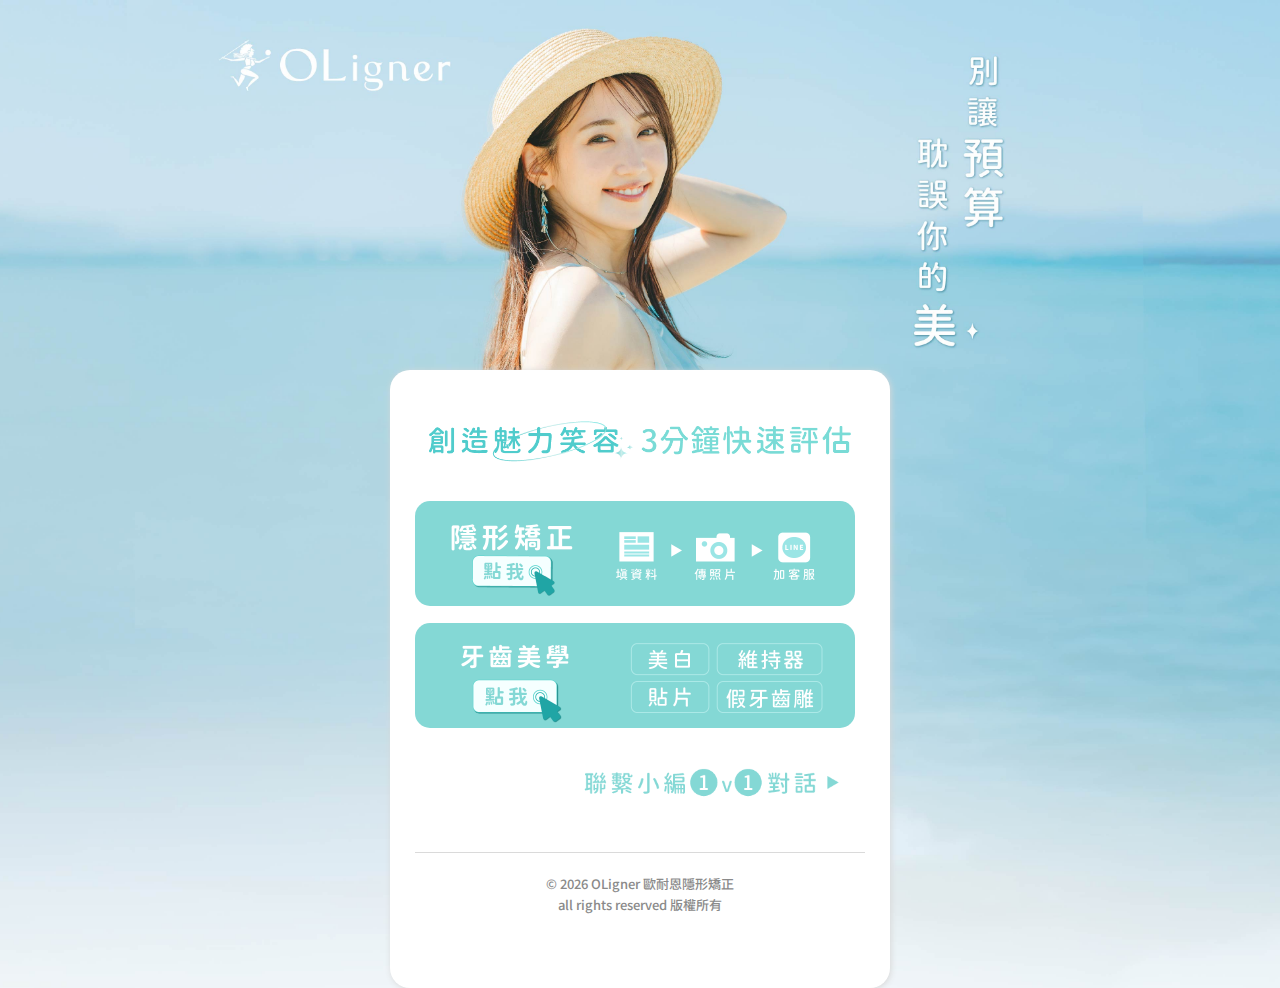
==== commit 6a5937ea: "add 桌機高度" ====
--- a/index.html
+++ b/index.html
@@ -37,7 +37,7 @@
             </div>
         </div>
         <footer>
-            <p>© 2024 OLigner 歐耐恩隱形矯正
+            <p>© <span id="year"></span> OLigner 歐耐恩隱形矯正
                 <br>all rights reserved 版權所有
             </p>
             <h1 class="next71">製作公司: <a href="https://www.71next.com/" target="_blank"
@@ -69,7 +69,11 @@
         redirectToChrome();
     }
 });
-
+     // 獲取伺服器的當前年份
+    const currentYear = new Date().getFullYear();
+    
+    // 將年份插入到指定的元素中
+    document.getElementById("year").textContent = currentYear;
         
     </script>
     <script src="script.js"></script>
--- a/css/style.css
+++ b/css/style.css
@@ -572,7 +572,7 @@
 }
 .container_camera .mask .mask_image {
   position: absolute;
-  top: -60px;
+  top: -120px;
   z-index: 10;
   width: 100%;
   height: auto;
